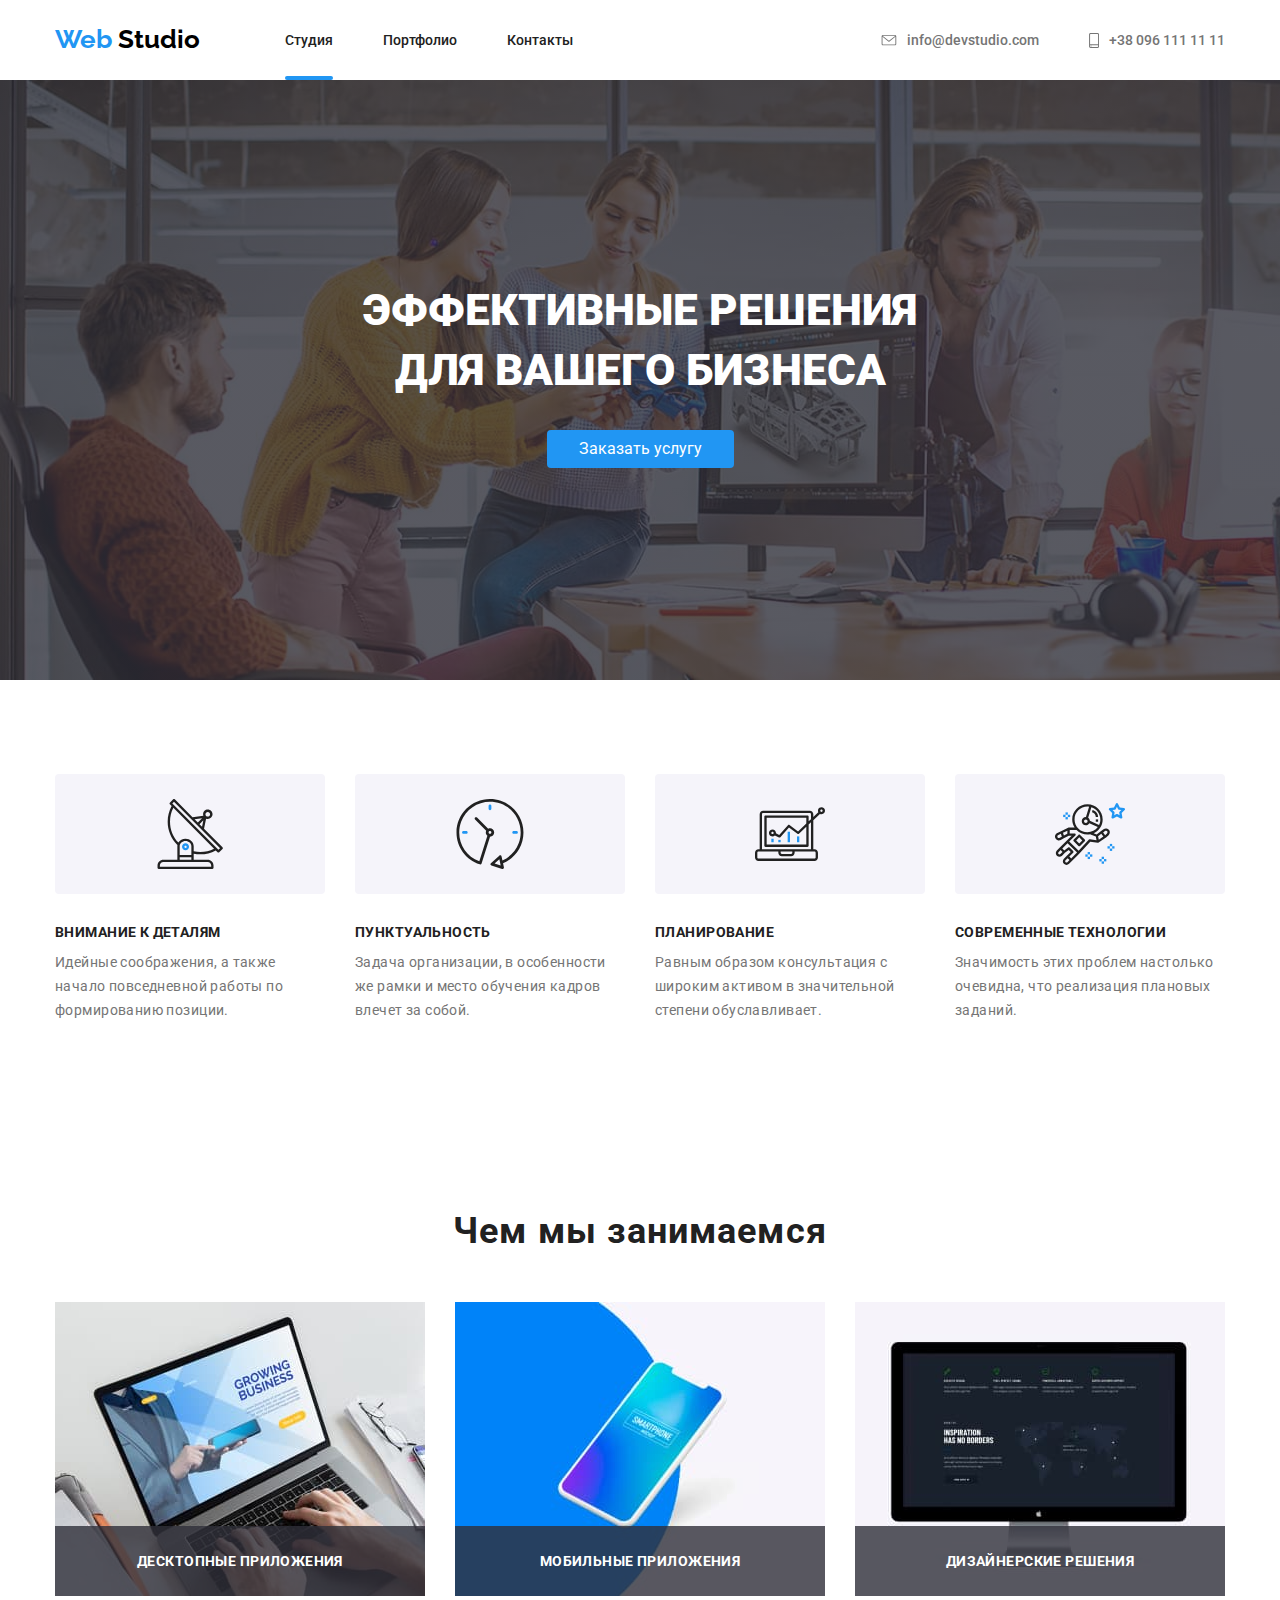
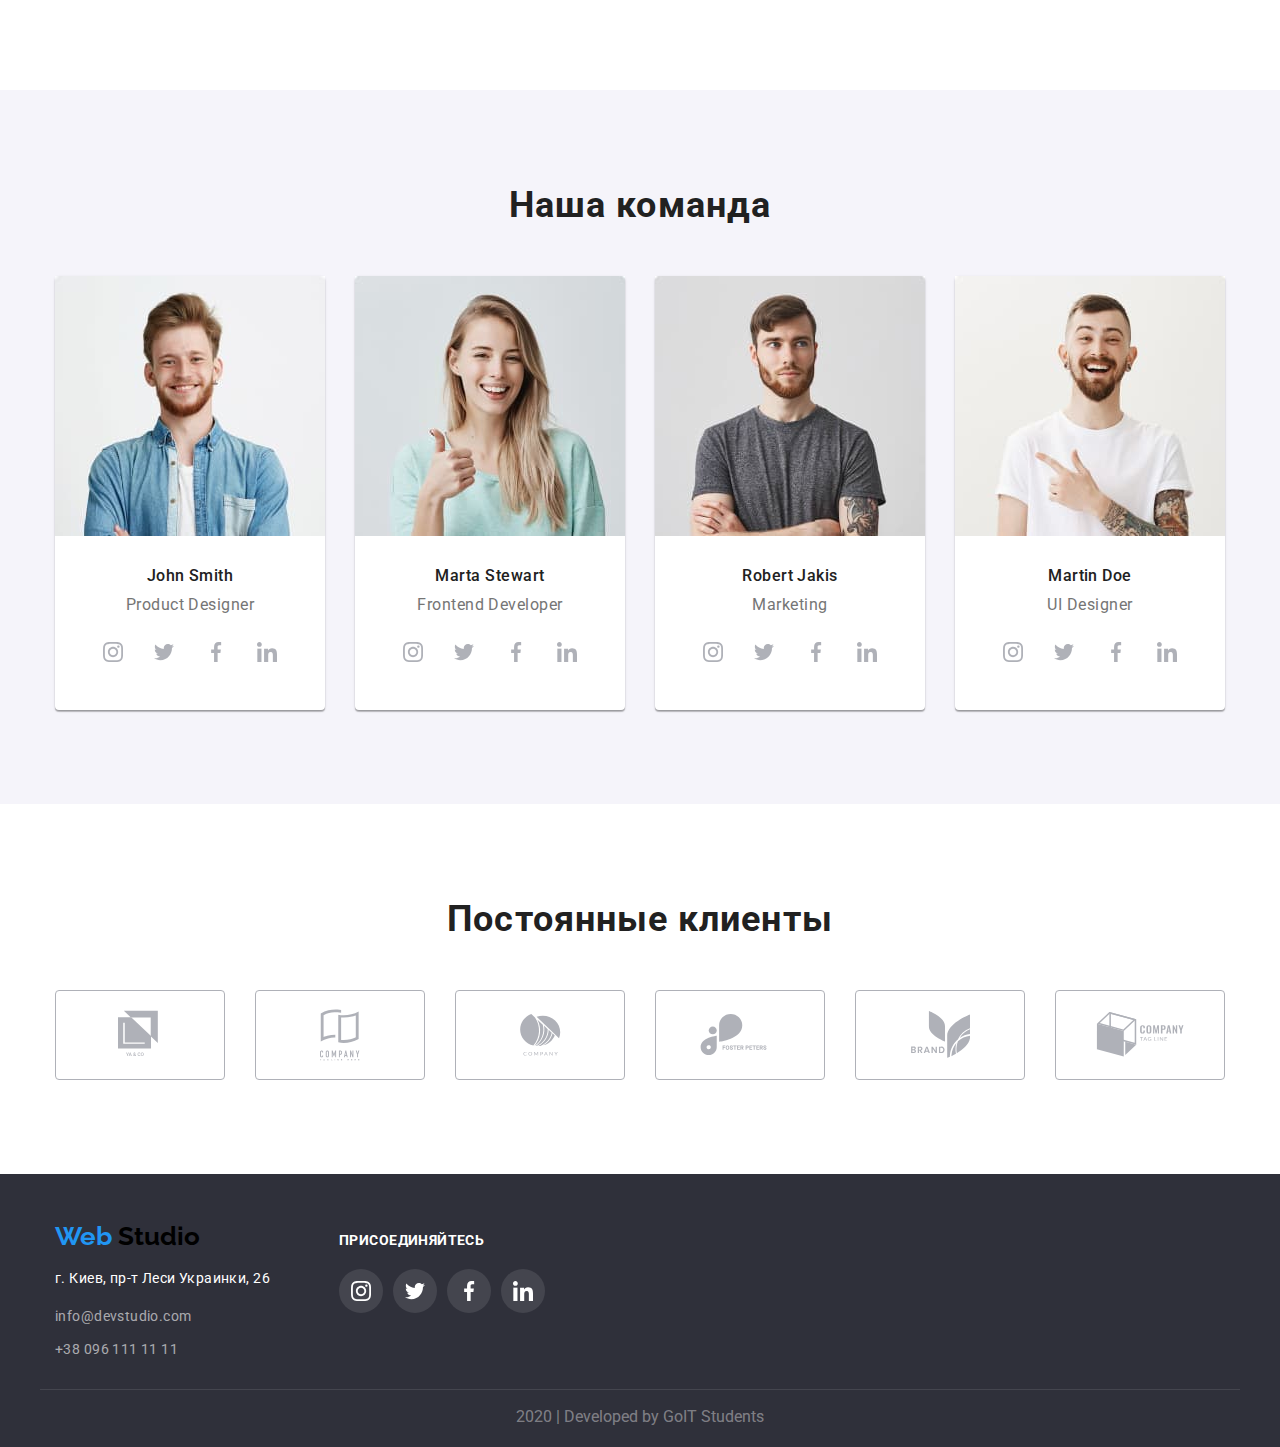
==== index.html @ 545a8d7b "add-project-files" ====
<!DOCTYPE html>
<html lang="en">
    <head>
        <meta charset="UTF-8" />
        <meta name="viewport" content="width=device-width, initial-scale=1.0" />
        <link href="https://fonts.googleapis.com/css2?family=Roboto:ital,wght@0,300;0,400;0,500;0,700;0,900;1,300;1,400;1,500;1,700;1,900&display=swap" rel="stylesheet" />
        <link href="https://fonts.googleapis.com/css2?family=Raleway:ital,wght@0,400;0,500;0,700;1,400;1,500;1,700&family=Roboto:ital,wght@0,300;0,400;0,500;0,700;0,900;1,300;1,400;1,500;1,700;1,900&display=swap" rel="stylesheet" />
        <link rel="stylesheet" href="./css/normalize.css" />
        <link rel="stylesheet" href="./css/styles.css" />

        <title>HomeWork 05</title>
    </head>

    <body>
        <!--Шапка страницы-->
        <header>
            <div class="container header-flex-container">
                <!--Навигация сайта-->
                <nav class="nav-flex-container nav-logo">
                    <a href="./index.html" class="logo">
                        <span class="logo-primary">Web</span>
                        <span>Studio</span>
                    </a>
                    <ul class="list header-link-list nav-link">
                        <li class="header-link-item">
                            <a class="current link-header-text" href="./index.html">
                                Студия
                            </a>
                        </li>
                        <li class="header-link-item">
                            <a class="link-header-text link-header-line" href="./portfolio.html">
                                Портфолио
                            </a>
                        </li>
                        <li class="header-link-item">
                            <a class="link-header-text link-header-line" href="">
                                Контакты
                            </a>
                        </li>
                    </ul>
                </nav>

                <!--Контактные данные-->

                <div class="header-contact">
                    <ul class="list header-contact-list">
                        <li class="header-link-item">
                            <a class="link-contact-text" href="mailto:info@devstudio.com">
                                <svg class="header-contact-icon" width="16px" height="11px">
                                    <use href="./sprite.svg#icon-envelope"></use>
                                </svg>
                                info@devstudio.com
                            </a>
                        </li>
                        <li class="header-link-item">
                            <a class="link-contact-text" href="tel:+380961111111">
                                <svg class="header-contact-icon" width="10px" height="15px">
                                    <use href="./sprite.svg#icon-smartphone"></use>
                                </svg>
                                +38 096 111 11 11
                            </a>
                        </li>
                    </ul>
                </div>
            </div>
        </header>

        <!--Главный блок страницы!-->

        <main>
            <div class="hero-container">
                <section class="hero-section">
                    <h1 class="hero-caption">
                        эффективные решения <br />
                        для вашего бизнеса
                    </h1>
                    <a href="" class="link-button">Заказать услугу</a>
                </section>
            </div>

            <!--Перечисление преимущетв-->
            <section class="container section-index-paddings">
                <!-- <h2 class="main-header2-style">Наши преимущества (скрытый заголовок)</h2> -->
                <!--Скрытый в будущем заголовок секции-->
                <ul class="list universal-list-item">
                    <li class="advantages-list-item">
                        <div class="advantages-img-container">
                            <svg width="70px" height="70px">
                                <use href="./sprite.svg#icon-antenna"></use>
                            </svg>
                        </div>
                        <h3>Внимание к деталям</h3>
                        <p>
                            Идейные соображения, а также начало повседневной работы по формированию позиции.
                        </p>
                    </li>
                    <li class="advantages-list-item">
                        <div class="advantages-img-container">
                            <svg width="70px" height="70px">
                                <use href="./sprite.svg#icon-clock-1"></use>
                            </svg>
                        </div>
                        <h3>Пунктуальность</h3>
                        <p>
                            Задача организации, в особенности же рамки и место обучения кадров влечет за собой.
                        </p>
                    </li>
                    <li class="advantages-list-item">
                        <div class="advantages-img-container">
                            <svg width="70px" height="70px">
                                <use href="./sprite.svg#icon-diagram-1"></use>
                            </svg>
                        </div>
                        <h3>Планирование</h3>
                        <p>
                            Равным образом консультация с широким активом в значительной степени обуславливает.
                        </p>
                    </li>
                    <li class="advantages-list-item">
                        <div class="advantages-img-container">
                            <svg width="70px" height="70px">
                                <use href="./sprite.svg#icon-astronaut-1"></use>
                            </svg>
                        </div>
                        <h3>Современные технологии</h3>
                        <p>
                            Значимость этих проблем настолько очевидна, что реализация плановых заданий.
                        </p>
                    </li>
                </ul>
            </section>

            <!--Виды выполяемых работ-->

            <section class="container section-index-paddings">
                <h2 class="main-header2-style">Чем мы занимаемся</h2>
                <ul class="list universal-list-item">
                    <li class="work-list-item">
                        <div class="work-card">
                            <img src="./images/img-desctop.jpg" alt="Ноутбук" />
                            <!-- <a href="" class="link-break-styles">Десктопные приложения</a> -->
                            <p>Десктопные приложения</p>
                        </div>
                    </li>
                    <li class="work-list-item">
                        <div class="work-card">
                            <img src="./images/img-mobile.jpg" alt="Смартфон" />
                            <!-- <a href="" class="link-break-styles">Мобильные приложения</a> -->
                            <p>Мобильные приложения</p>
                        </div>
                    </li>
                    <li class="work-list-item">
                        <div class="work-card">
                            <img src="./images/img-desine.jpg" alt="Экран дизайнера" />
                            <!-- <a href="" class="link-break-styles">Дизайнерские решения</a> -->
                            <p>Дизайнерские решения</p>
                        </div>
                    </li>
                </ul>
            </section>

            <!-- Секция Наша команда-->

            <section class="section-index-paddings team-section">
                <div class="container">
                    <h2 class="main-header2-style">Наша команда</h2>
                    <ul class="list universal-list-item">
                        <li class="team-list-item">
                            <img src="./images/john-smith.jpg" alt="John Smith" />
                            <div class="team-card">
                                <h3 class="team-header-text">John Smith</h3>
                                <p class="team-paragraph-text">Product Designer</p>
                                <ul class="list team-socnetwork-list">
                                    <li class="team-socials-item">
                                        <a class="team-socials-link" href="https://www.instagram.com">
                                            <svg class="socials-icon">
                                                <use href="./sprite.svg#icon-instagram-1"></use>
                                            </svg>
                                        </a>
                                    </li>
                                    <li class="team-socials-item">
                                        <a class="team-socials-link" href="https://twitter.com">
                                            <svg class="socials-icon">
                                                <use href="./sprite.svg#icon-twitter-1"></use>
                                            </svg>
                                        </a>
                                    </li>
                                    <li class="team-socials-item">
                                        <a class="team-socials-link" href="https://facebook.com/">
                                            <svg class="socials-icon">
                                                <use href="./sprite.svg#icon-facebook-1"></use>
                                            </svg>
                                        </a>
                                    </li>
                                    <li class="team-socials-item">
                                        <a class="team-socials-link" href="https://www.linkedin.com/">
                                            <svg class="socials-icon">
                                                <use href="./sprite.svg#icon-linkedin-1"></use>
                                            </svg>
                                        </a>
                                    </li>
                                </ul>
                            </div>
                        </li>
                        <li class="team-list-item">
                            <img src="./images/marta-stewart.jpg" alt="Marta Stewart" />
                            <div class="team-card">
                                <h3 class="team-header-text">Marta Stewart</h3>
                                <p class="team-paragraph-text">Frontend Developer</p>
                                <ul class="list team-socnetwork-list">
                                    <li class="team-socials-item">
                                        <a class="team-socials-link" href="https://www.instagram.com">
                                            <svg class="socials-icon">
                                                <use href="./sprite.svg#icon-instagram-1"></use>
                                            </svg>
                                        </a>
                                    </li>
                                    <li class="team-socials-item">
                                        <a class="team-socials-link" href="https://twitter.com">
                                            <svg class="socials-icon">
                                                <use href="./sprite.svg#icon-twitter-1"></use>
                                            </svg>
                                        </a>
                                    </li>
                                    <li class="team-socials-item">
                                        <a class="team-socials-link" href="https://facebook.com/">
                                            <svg class="socials-icon">
                                                <use href="./sprite.svg#icon-facebook-1"></use>
                                            </svg>
                                        </a>
                                    </li>
                                    <li class="team-socials-item">
                                        <a class="team-socials-link" href="https://www.linkedin.com/">
                                            <svg class="socials-icon">
                                                <use href="./sprite.svg#icon-linkedin-1"></use>
                                            </svg>
                                        </a>
                                    </li>
                                </ul>
                            </div>
                        </li>
                        <li class="team-list-item">
                            <img src="./images/robert-jakis.jpg" alt="Robert Jakis" />
                            <div class="team-card">
                                <h3 class="team-header-text">Robert Jakis</h3>
                                <p class="team-paragraph-text">Marketing</p>
                                <ul class="list team-socnetwork-list">
                                    <li class="team-socials-item">
                                        <a class="team-socials-link" href="https://www.instagram.com">
                                            <svg class="socials-icon">
                                                <use href="./sprite.svg#icon-instagram-1"></use>
                                            </svg>
                                        </a>
                                    </li>
                                    <li class="team-socials-item">
                                        <a class="team-socials-link" href="https://twitter.com">
                                            <svg class="socials-icon">
                                                <use href="./sprite.svg#icon-twitter-1"></use>
                                            </svg>
                                        </a>
                                    </li>
                                    <li class="team-socials-item">
                                        <a class="team-socials-link" href="https://facebook.com/">
                                            <svg class="socials-icon">
                                                <use href="./sprite.svg#icon-facebook-1"></use>
                                            </svg>
                                        </a>
                                    </li>
                                    <li class="team-socials-item">
                                        <a class="team-socials-link" href="https://www.linkedin.com/">
                                            <svg class="socials-icon">
                                                <use href="./sprite.svg#icon-linkedin-1"></use>
                                            </svg>
                                        </a>
                                    </li>
                                </ul>
                            </div>
                        </li>
                        <li class="team-list-item">
                            <img src="./images/martin-doe.jpg" alt="Martin Doe" />
                            <div class="team-card">
                                <h3 class="team-header-text">Martin Doe</h3>
                                <p class="team-paragraph-text">UI Designer</p>
                                <ul class="list team-socnetwork-list">
                                    <li class="team-socials-item">
                                        <a class="team-socials-link" href="https://www.instagram.com">
                                            <svg class="socials-icon">
                                                <use href="./sprite.svg#icon-instagram-1"></use>
                                            </svg>
                                        </a>
                                    </li>
                                    <li class="team-socials-item">
                                        <a class="team-socials-link" href="https://twitter.com">
                                            <svg class="socials-icon">
                                                <use href="./sprite.svg#icon-twitter-1"></use>
                                            </svg>
                                        </a>
                                    </li>
                                    <li class="team-socials-item">
                                        <a class="team-socials-link" href="https://facebook.com/">
                                            <svg class="socials-icon">
                                                <use href="./sprite.svg#icon-facebook-1"></use>
                                            </svg>
                                        </a>
                                    </li>
                                    <li class="team-socials-item">
                                        <a class="team-socials-link" href="https://www.linkedin.com/">
                                            <svg class="socials-icon">
                                                <use href="./sprite.svg#icon-linkedin-1"></use>
                                            </svg>
                                        </a>
                                    </li>
                                </ul>
                            </div>
                        </li>
                    </ul>
                </div>
            </section>

            <!--Секция постоянных клиентов-->

            <section class="container section-index-paddings">
                <h2 class="main-header2-style">Постоянные клиенты</h2>
                <ul class="list universal-list-item">
                    <li class="regular-customer-list-item">
                        <a class="regular-customer-link" href="">
                            <svg class="regular-customer-icon" width="44px" height="50px">
                                <use href="./sprite.svg#icon-logo-1"></use>
                            </svg>
                        </a>
                    </li>
                    <li class="regular-customer-list-item">
                        <a class="regular-customer-link" href="">
                            <svg class="regular-customer-icon" width="40px" height="52px">
                                <use href="./sprite.svg#icon-logo-2"></use>
                            </svg>
                        </a>
                    </li>
                    <li class="regular-customer-list-item">
                        <a class="regular-customer-link" href="">
                            <svg class="regular-customer-icon" width="41px" height="42px">
                                <use href="./sprite.svg#icon-logo-3"></use>
                            </svg>
                        </a>
                    </li>
                    <li class="regular-customer-list-item">
                        <a class="regular-customer-link" href="">
                            <svg class="regular-customer-icon" width="80px" height="42px">
                                <use href="./sprite.svg#icon-logo-4"></use>
                            </svg>
                        </a>
                    </li>
                    <li class="regular-customer-list-item">
                        <a class="regular-customer-link" href="">
                            <svg class="regular-customer-icon" width="59px" height="47px">
                                <use href="./sprite.svg#icon-logo-5"></use>
                            </svg>
                        </a>
                    </li>
                    <li class="regular-customer-list-item">
                        <a class="regular-customer-link" href="">
                            <svg class="regular-customer-icon" width="89px" height="45px">
                                <use href="./sprite.svg#icon-logo-6"></use>
                            </svg>
                        </a>
                    </li>
                </ul>
            </section>
        </main>

        <!--Подвал сайта-->

        <footer class="footer-site">
            <div class="container footer-flex-container">
                <div class="footer-address">
                    <a href="./index.html" class="logo">
                        <span class="logo-primary">Web</span>
                        <span>Studio</span>
                    </a>
                    <address class="footer-address-text footer-contacts-text">
                        <p class="footer-text-paragraph">г. Киев, пр-т Леси Украинки, 26</p>
                        <a class="footer-link-address" href="mailto:info@devstudio.com">info@devstudio.com</a>
                        <a class="footer-link-address" href="tel:+380961111111">+38 096 111 11 11</a>
                    </address>
                </div>

                <div class="footer-join-us">
                    <h3 class="footer-header-join-us">Присоединяйтесь</h3>
                    <ul class="list social-flex-container footer-join-us-list">
                        <li class="footer-join-us-item">
                            <a class="socials-link" href="https://www.instagram.com">
                                <svg class="socials-icon">
                                    <use href="./sprite.svg#icon-instagram-1"></use>
                                </svg>
                            </a>
                        </li>
                        <li class="footer-join-us-item">
                            <a class="socials-link" href="https://twitter.com">
                                <svg class="socials-icon">
                                    <use href="./sprite.svg#icon-twitter-1"></use>
                                </svg>
                            </a>
                        </li>
                        <li class="footer-join-us-item">
                            <a class="socials-link" href="https://facebook.com/">
                                <svg class="socials-icon">
                                    <use href="./sprite.svg#icon-facebook-1"></use>
                                </svg>
                            </a>
                        </li>
                        <li class="footer-join-us-item">
                            <a class="socials-link" href="https://www.linkedin.com/">
                                <svg class="socials-icon">
                                    <use href="./sprite.svg#icon-linkedin-1"></use>
                                </svg>
                            </a>
                        </li>
                    </ul>
                </div>
            </div>
            <div class="container copyright-box">
                <p class="footer-copyright">2020 | Developed by GoIT Students</p>
            </div>
        </footer>
    </body>
</html>
---- css/styles.css ----
html {
    box-sizing: border-box;
}

*,
*::before,
*::after {
    box-sizing: inherit;
}

:root {
    --main-accent-color: #2196f3; /*цвет для интерактивных элементов*/
    --alternative-text-color: #ffffff; /*второй главный цвет*/
    --header-text-color: #212121; /*переменная для цвета текста заголовков*/
    --main-paragraph-color: #757575; /*переменная для цвета текста в параграфах*/
    --main-text-color: #000000; /*Первый главный цвет*/
    --footer-bgr-color: #2f303a; /*цвет фона футера*/
    --portfolio-button-color: #f5f4fa; /*цвет кнопок на странице портфолио*/
    --portfolio-item-border: #eeeeee; /*цвет рамки карточек*/
    --team-section-bgr-color: #f5f4fa; /*цвет фона в секции наша команда*/
    --advantages-bgr-color: #f5f4fa; /*цвет фона картинок преимуществ*/
}

body {
    font-family: 'Roboto', sans-serif;
}

a {
    text-decoration: none;
}

/* li {
    list-style: none;
} */

img {
    display: block;
    max-width: 100%;
    /* height: auto; */
}

h1,
h2,
h3,
h4 {
    margin-top: 0px;
    margin-bottom: 0px;
}

.list {
    list-style: none;
    padding: 0px;
    margin: 0px;
    /* padding-left: 0px;
    margin-top: 0px;
    margin-bottom: 0px; */
}

/*
класс контейнер
*/
.container {
    margin-left: auto;
    margin-right: auto;
    width: 1200px;
    padding-left: 15px;
    padding-right: 15px;
    /* outline: 2px solid tomato; */
}

/*
                                КЛАССЫ ДЛЯ РАБОТЫ ХЕДЕРА
*/

.header-flex-container,
.header-link-list,
.header-contact-list,
.nav-flex-container,
.footer-flex-container,
.hero-section,
.universal-list-item,
.advantages,
.team-socnetwork-list {
    display: flex;
}

/*утилитарный стиль для списков*/

.universal-list-item {
    justify-content: space-between;
}

.index-main-section {
    flex-wrap: wrap;
}

.section-index-paddings {
    padding-top: 94px;
    padding-bottom: 94px;
    /* background-color: tomato; */
}

.header-flex-container {
    align-items: center;
}

.header-contact {
    margin-left: auto;
}

.header-link-item {
    /* line-height: 80px; */
    width: 100%;
    min-height: 80px;
}

.header-link-item:not(:last-child) {
    margin-right: 50px;
}

.header-contact-icon {
    margin-right: 10px;
    fill: #757575;
}

.nav-logo {
    align-items: center;
}

.nav-link {
    margin-left: 85px;
}

/*
                                КЛАССЫ ДЛЯ БЛОКА ГЕРОЙ
*/
.hero-container {
    margin-left: auto;
    margin-right: auto;
    max-width: 1600px;
    height: 600px;
    padding-left: 15px;
    padding-right: 15px;
    /* background-color: rosybrown; */
    background-image: linear-gradient(0deg, rgba(34, 193, 195, 1) 0%, rgba(47, 48, 58, 0.8) 0%), url('../images/header-img.jpg');
    background-repeat: no-repeat;
    background-size: cover;
}

.hero-section {
    padding-top: 200px;
    padding-bottom: 212px;
    flex-direction: column;
    align-items: center;
    justify-content: center;
}

.hero-caption {
    text-align: center;
    text-transform: uppercase;
    font-weight: 900;
    font-size: 44px;
    line-height: 60px;
    color: var(--alternative-text-color);
}

/* .hero-button {
    display: block;
    background-color: var(--main-accent-color);
    color: var(--alternative-text-color);
    margin-left: auto;
    margin-right: auto;
    padding-top: 10px;
    padding-bottom: 10px;
    padding-left: 32px;
    padding-right: 32px;
    border-radius: 4px;
    text-align: center;
} */

/*
                                КЛАССЫ ДЛЯ РАБОТЫ ФУТЕРА
*/
.footer-site {
    background-color: #2f303a;
}

.footer-flex-container {
    padding-top: 48px;
    align-items: baseline;
}
/* 
.footer-address {
    margin-top: 48px;
} */

/*
БЛОК ПРИСОЕДЕНЯЙТЕСЬ
*/
.footer-join-us {
    margin-left: 69px;
}

.footer-join-us-list {
    margin-top: 21px;
}

.footer-join-us-item {
    display: flex;
    /* height: 44px;
    width: 44px; */
    align-items: center;
    justify-content: center;
}

.footer-join-us-item:not(:last-child) {
    margin-right: 10px;
}

/* .footer-join-us-item:hover {
    background-color: #2196f3;
} */

.footer-header-join-us {
    font-size: 14px;
    line-height: 16px;
    letter-spacing: 0.03em;
    text-transform: uppercase;
    color: var(--alternative-text-color);
}

/*
БЛОК ДЛЯ КЛАССОВ С ЛОГО И АДРЕССОМ 
*/
.footer-text-paragraph {
    font-style: normal;
}

.footer-link-address {
    display: block;
    margin-top: 9px;
}

.footer-copyright {
    padding-top: 18px;
    padding-bottom: 21px;
    text-align: center;
    margin-top: 0px;
    margin-bottom: 0px;
    color: rgba(255, 255, 255, 0.4);
}

.copyright-box {
    border-top: 1px solid rgba(255, 255, 255, 0.1);
    margin-top: 28px;
}
/*
                                КЛАССЫ ДЛЯ РАБОТЫ СЕКЦИИ "НАШИ ПРЕИМУЩЕСТВА"
*/

/*
класс для элементов листа секции преимуществ
*/

.advantages-list-item {
    width: calc((100% - 90px) / 4);
}

.advantages-img-container {
    display: flex;
    align-items: center;
    justify-content: center;
    /* padding: 25px 100px; */
    padding-top: 25px;
    padding-bottom: 25px;
    background-color: var(--advantages-bgr-color);
    border-radius: 4px;
    margin-bottom: 30px;
}

/* .advantages-img-container:hover,
.advantages-img-container:focus {
    background-color: var(--main-accent-color);
} */

.advantages-list-item img {
    display: flex;
    align-items: center;
    margin-left: auto;
    margin-right: auto;
    /* margin-bottom: 55px; */
    /* background-color: var(--advantages-bgr-color); */
}

.advantages-list-item h3 {
    font-weight: bold;
    font-size: 14px;
    line-height: 16px;
    letter-spacing: 0.03em;
    text-transform: uppercase;
    color: var(--header-text-color);
    margin-bottom: 10px;
}

.advantages-list-item p {
    margin-top: 0px;
    margin-bottom: 0px;
    font-weight: normal;
    font-size: 14px;
    line-height: 24px;
    letter-spacing: 0.03em;
    color: var(--main-paragraph-color);
}

/* .advantages-list-item:not(:first-child) {
    margin-left: 30px;
} */

/*
класс для свойств параграфов на странице индекс в секции преимуществ
*/
.advantages-paragraph-text p {
    font-weight: normal;
    font-size: 14px;
    line-height: 24px;
    letter-spacing: 0.03em;
    color: var(--main-paragraph-color);
}

/*
                        КЛАССЫ ДЛЯ РАБОТЫ СЕКЦИИ "ЧЕМ МЫ ЗАНИМАЕМСЯ"
*/

.work-list-item {
    width: calc((100% - 60px) / 3);
}

.work-list-item p {
    margin: 0px;
    padding-top: 27px;
    padding-bottom: 27px;
    text-align: center;
    text-transform: uppercase;
    font-weight: bold;
    font-size: 14px;
    line-height: 16px;
    letter-spacing: 0.03em;
    color: #ffffff;
    background-color: rgba(47, 48, 58, 0.8);
}

.work-card {
    position: relative;
}

.work-card p {
    position: absolute;
    min-width: 100%;
    bottom: 0px;
    left: 0px;
}

/*
                        КЛАСС ДЛЯ ТЕКСТА НАЛОЖЕННОГО НА КАРТИНКУ (ПОКА ОТКЛЮЧЕН)
*/

/* .work-list a {
    display: flex;
    margin-left: auto;
    margin-right: auto;
    height: 70px;
    background-color: rgba(47, 48, 58, 0.8);
    color: white;
    align-items: center;
    justify-content: center;
} */

/*
                        КЛАССЫ ДЛЯ РАБОТЫ СЕКЦИИ "НАША КОМАНДА"
*/

/*
класс для свойств заголовков Н3 на странице индекс в секции команды
*/

.team-header-text {
    font-weight: 500;
    font-size: 16px;
    line-height: 19px;
    text-align: center;
    letter-spacing: 0.03em;
    color: var(--header-text-color);
    /* margin-top: 30px;*/
    margin-bottom: 10px;
}

/*
класс для свойств параграфов на странице индекс в секции команды
*/

.team-paragraph-text {
    font-weight: normal;
    font-size: 16px;
    line-height: 19px;
    text-align: center;
    letter-spacing: 0.03em;
    color: var(--main-paragraph-color);
    margin-top: 0px;
    margin-bottom: 16px;
}

.team-list-item {
    /* padding-bottom: 24px; */
    background-color: #ffffff;
    border-radius: 4px;
    box-shadow: 0px 2px 1px rgba(0, 0, 0, 0.2), 0px 1px 1px rgba(0, 0, 0, 0.14), 0px 1px 3px rgba(0, 0, 0, 0.12);
    /* outline: 2px solid tomato; */
}

.team-section {
    background-color: var(--team-section-bgr-color);
}

.team-socnetwork-list {
    justify-content: space-around;
}

.team-card {
    padding-top: 30px;
    padding-right: 32px;
    padding-bottom: 36px;
    padding-left: 32px;
}

.team-socials-item {
    display: flex;
    align-items: center;
    justify-content: center;
    width: auto;
    height: auto;
}

.team-socials-link {
    display: flex;
    height: 44px;
    width: 44px;
    border-radius: 50%;
    align-items: center;
    justify-content: center;
    color: #afb1b8;
    transition: background-color 250ms cubic-bezier(0.4, 0, 0.2, 1), fill 250ms cubic-bezier(0.4, 0, 0.2, 1);
    /* background-color: rgba(255, 255, 255, 0.1); */
}

.team-socials-link:hover,
.team-socials-link:focus {
    background-color: #2196f3;
}

.team-socials-link:hover .socials-icon,
.team-socials-link:focus .socials-icon {
    fill: #ffffff;
}

/*
                            КЛАССЫ ДЛЯ РАБОТЫ С СЕКЦИЕЙ ПОСТОЯННЫХ КЛИЕНТОВ
*/
.regular-customer-list-item {
    display: flex;
    align-items: center;
    justify-content: center;
    width: auto;
    height: auto;
}

.regular-customer-link {
    display: flex;
    width: 170px;
    height: 90px;
    align-items: center;
    justify-content: center;
    border: 1px solid #afb1b8;
    border-radius: 4px;
    transition: border-color 250ms cubic-bezier(0.4, 0, 0.2, 1);
}

.regular-customer-icon {
    fill: #afb1b8;
    transition: fill 250ms cubic-bezier(0.4, 0, 0.2, 1);
}

/* .regular-customer-icon:hover {
    fill: #2196f3;
} */

.regular-customer-link:hover,
.regular-customer-link:focus {
    border-color: #2196f3;
}

.regular-customer-link:hover .regular-customer-icon,
.regular-customer-link:focus .regular-customer-icon {
    fill: #2196f3;
}
/*
                            Классы для страницы портфолио
*/
.nav-project-styles {
    font-style: normal;
    font-weight: bold;
    font-size: 18px;
    line-height: 54px;
    letter-spacing: 0.06em;
    background-color: var(--portfolio-button-color);
    color: var(--header-text-color);
    padding-top: 6px;
    padding-bottom: 6px;
    padding-left: 22px;
    padding-right: 22px;
    border-radius: 4px;
    transition: background-color 250ms cubic-bezier(0.4, 0, 0.2, 1), color 250ms cubic-bezier(0.4, 0, 0.2, 1);
}

.nav-project-styles:hover,
.nav-project-styles:focus {
    color: var(--alternative-text-color);
    background-color: var(--main-accent-color);
    box-shadow: 0px 2px 2px rgba(0, 0, 0, 0.12), 0px 1px 2px rgba(0, 0, 0, 0.08), 0px 3px 1px rgba(0, 0, 0, 0.1);
}

.nav-porfolio-project {
    margin-top: 174px;
    /* align-items: center; */
    justify-content: center;
}

.nav-porfolio-project-item:not(:last-child) {
    margin-right: 8px;
}

.portfolio-projects {
    width: calc((100% - 60px) / 3);
    margin-right: 30px;
    margin-bottom: 30px;
}

.card {
    border-top-left-radius: 5px;
    border-top-right-radius: 5px;
    border-bottom-right-radius: 5px;
    border-bottom-left-radius: 5px;
    transition: box-shadow 250ms cubic-bezier(0.4, 0, 0.2, 1);
}

.card:hover,
.card:focus {
    box-shadow: 1px 4px 6px rgba(0, 0, 0, 0.16), 0px 4px 4px rgba(0, 0, 0, 0.06), 0px 1px 1px rgba(0, 0, 0, 0.12);
}

.card-content {
    background: #ffffff;
    box-sizing: border-box;
    padding: 20px 24px;
    border-right: 1px solid #eeeeee;
    border-bottom: 1px solid #eeeeee;
    border-left: 1px solid #eeeeee;
    border-bottom-right-radius: 5px;
    border-bottom-left-radius: 5px;
}

/*ВЫЕЗЖАЮЩИЙ СИНИЙ ОВЕРЛЕЙ С ТЕКСТОМ*/

/*контейнер для оверлея (картинка и текст оверлея)*/
.portfolio-overlay-container {
    position: relative;
    overflow: hidden;
}

/*непосредственный див для оверлея*/
.card-overlay {
    position: absolute;
    top: 0;
    left: 0;
    width: 100%;
    height: 100%;

    background-color: rgba(33, 150, 243, 0.9);
    opacity: 0;
    transform: translateY(100%);
    transition: transform 250ms cubic-bezier(0.4, 0, 0.2, 1), opacity 250ms cubic-bezier(0.4, 0, 0.2, 1);
}

/*эффект ховера и фокуса на карточку, чтобы плавно появлялся оверлей с текстом*/
.card:hover .card-overlay {
    opacity: 1;
    transform: translateY(0);
}

/*непосредственный текст оверлея*/
.overlay-text {
    display: block;
    margin: 0px;
    width: 100%;
    height: 100%;
    text-align: left;
    font-style: normal;
    font-weight: normal;
    font-size: 18px;
    line-height: 28px;
    letter-spacing: 0.03em;
    color: #ffffff;
    padding: 63px 24px;
    background-color: brown;
}

.main-portfolio {
    margin-top: 50px;
    margin-bottom: 94px;
    display: flex;
    flex-wrap: wrap;
}

.portfolio-projects:nth-child(3n) {
    margin-right: 0px;
}

.portfolio-projects:nth-last-child(-n + 3) {
    margin-bottom: 0px;
}

.logo {
    font-family: 'Raleway', sans-serif;
    font-size: 26px;
    font-weight: bold;
    color: var(--main-text-color);
}

.logo-primary {
    color: var(--main-accent-color);
}

.link-header-text {
    position: relative;
    display: flex;
    font-size: 14px;
    font-weight: 500;
    color: var(--header-text-color);
    line-height: 80px;

    transition: color 250ms cubic-bezier(0.4, 0, 0.2, 1);
}

.link-header-text:hover,
.link-header-text:focus {
    color: var(--main-accent-color);
}

/*Синяя полоска внизу ссылок*/
.current::after,
.link-header-line::after {
    content: '';
    position: absolute;
    bottom: 0;
    left: 0;

    display: block;
    height: 4px;
    width: 100%;

    background-color: var(--main-accent-color);
    border-radius: 2px;

    transition: transform 250ms cubic-bezier(0.4, 0, 0.2, 1), opacity 250ms cubic-bezier(0.4, 0, 0.2, 1);
}

.link-header-line::after {
    opacity: 0;
    transform: scaleX(0);
}

.link-header-line:hover::after {
    opacity: 1;
    transform: scaleX(1);
}

.link-contact-text {
    display: flex;
    align-items: center;
    font-size: 14px;
    font-weight: 500;
    color: var(--main-paragraph-color);
    line-height: 80px;
    transition: color 250ms cubic-bezier(0.4, 0, 0.2, 1);
}

.link-contact-text svg {
    transition: fill 250ms cubic-bezier(0.4, 0, 0.2, 1);
}

.link-contact-text:hover,
.link-contact-text:focus {
    color: var(--main-accent-color);
}

.link-contact-text:hover svg,
.link-contact-text:focus svg {
    fill: var(--main-accent-color);
}

/* .link-contact-text::before {
    align-items: center;
    content: '';
    width: 16px;
    height: 12px;
    margin-right: 10px;
    background-repeat: no-repeat;
    background-position: center;
    background-image: url('../images/envelope-unhover.svg');
}     */

/* .contact-mail {
} */
/* .header-link-item::before {
    content: '';
    width: 16px;
    height: 11px;
    margin-right: 10px;
    background-color: red;
    background-size: contain; */
/* background-image: url('../images/envelope-unhover.svg'); }*/

.link-break-styles {
    display: block;
    color: var(--main-text-color);
    /* outline: 2px solid tomato; */
}

.link-button {
    background-color: var(--main-accent-color);
    color: var(--alternative-text-color);
    padding-top: 10px;
    padding-bottom: 10px;
    padding-left: 32px;
    padding-right: 32px;
    border-radius: 4px;
    margin-top: 30px;
}

.text-header2-style {
    font-style: normal;
    font-weight: bold;
    font-size: 18px;
    line-height: 36px;
    letter-spacing: 0.06em;
    color: var(--header-text-color);
}

.text-paragraph-style {
    font-style: normal;
    font-weight: normal;
    font-size: 16px;
    line-height: 30px;
    letter-spacing: 0.03em;
    margin-bottom: 0px;
    margin-top: 0px;
    color: var(--main-paragraph-color);
}

.footer-address-text p {
    -style: normal;
    font-weight: normal;
    font-size: 14px;
    line-height: 24px;
    letter-spacing: 0.03em;
    color: var(--alternative-text-color);
}

.footer-contacts-text a {
    font-style: normal;
    font-weight: normal;
    font-size: 14px;
    line-height: 24px;
    letter-spacing: 0.03em;
    color: rgba(255, 255, 255, 0.6);
}

.ul-break-style {
    margin: 0px;
}

/*
класс для свойств заголовков Н2 на странице индекс
*/

.main-header2-style {
    font-weight: bold;
    font-size: 36px;
    line-height: 42px;
    text-align: center;
    letter-spacing: 0.03em;
    color: var(--header-text-color);
    margin-top: 0px;
    margin-bottom: 50px;
}

/*Классы для описания свойств иконок соцсетей*/
.social-flex-container {
    display: flex;
}

.social-flex-container li {
    align-items: center;
}

/* .socials-icon:hover {
    fill: green;
    background-color: #2196f3;
} */

.socials-link {
    display: flex;
    height: 44px;
    width: 44px;
    border-radius: 50%;
    /* background-color: currentColor; */
    /* flex-grow: 2; */
    align-items: center;
    justify-content: center;
    color: #ffffff;
    background-color: rgba(255, 255, 255, 0.1);
    transition: background-color 250ms cubic-bezier(0.4, 0, 0.2, 1);
}

.socials-link:hover,
.socials-link:focus {
    background-color: #2196f3;
}

.socials-icon {
    width: 20px;
    height: 20px;
    fill: currentColor;
}
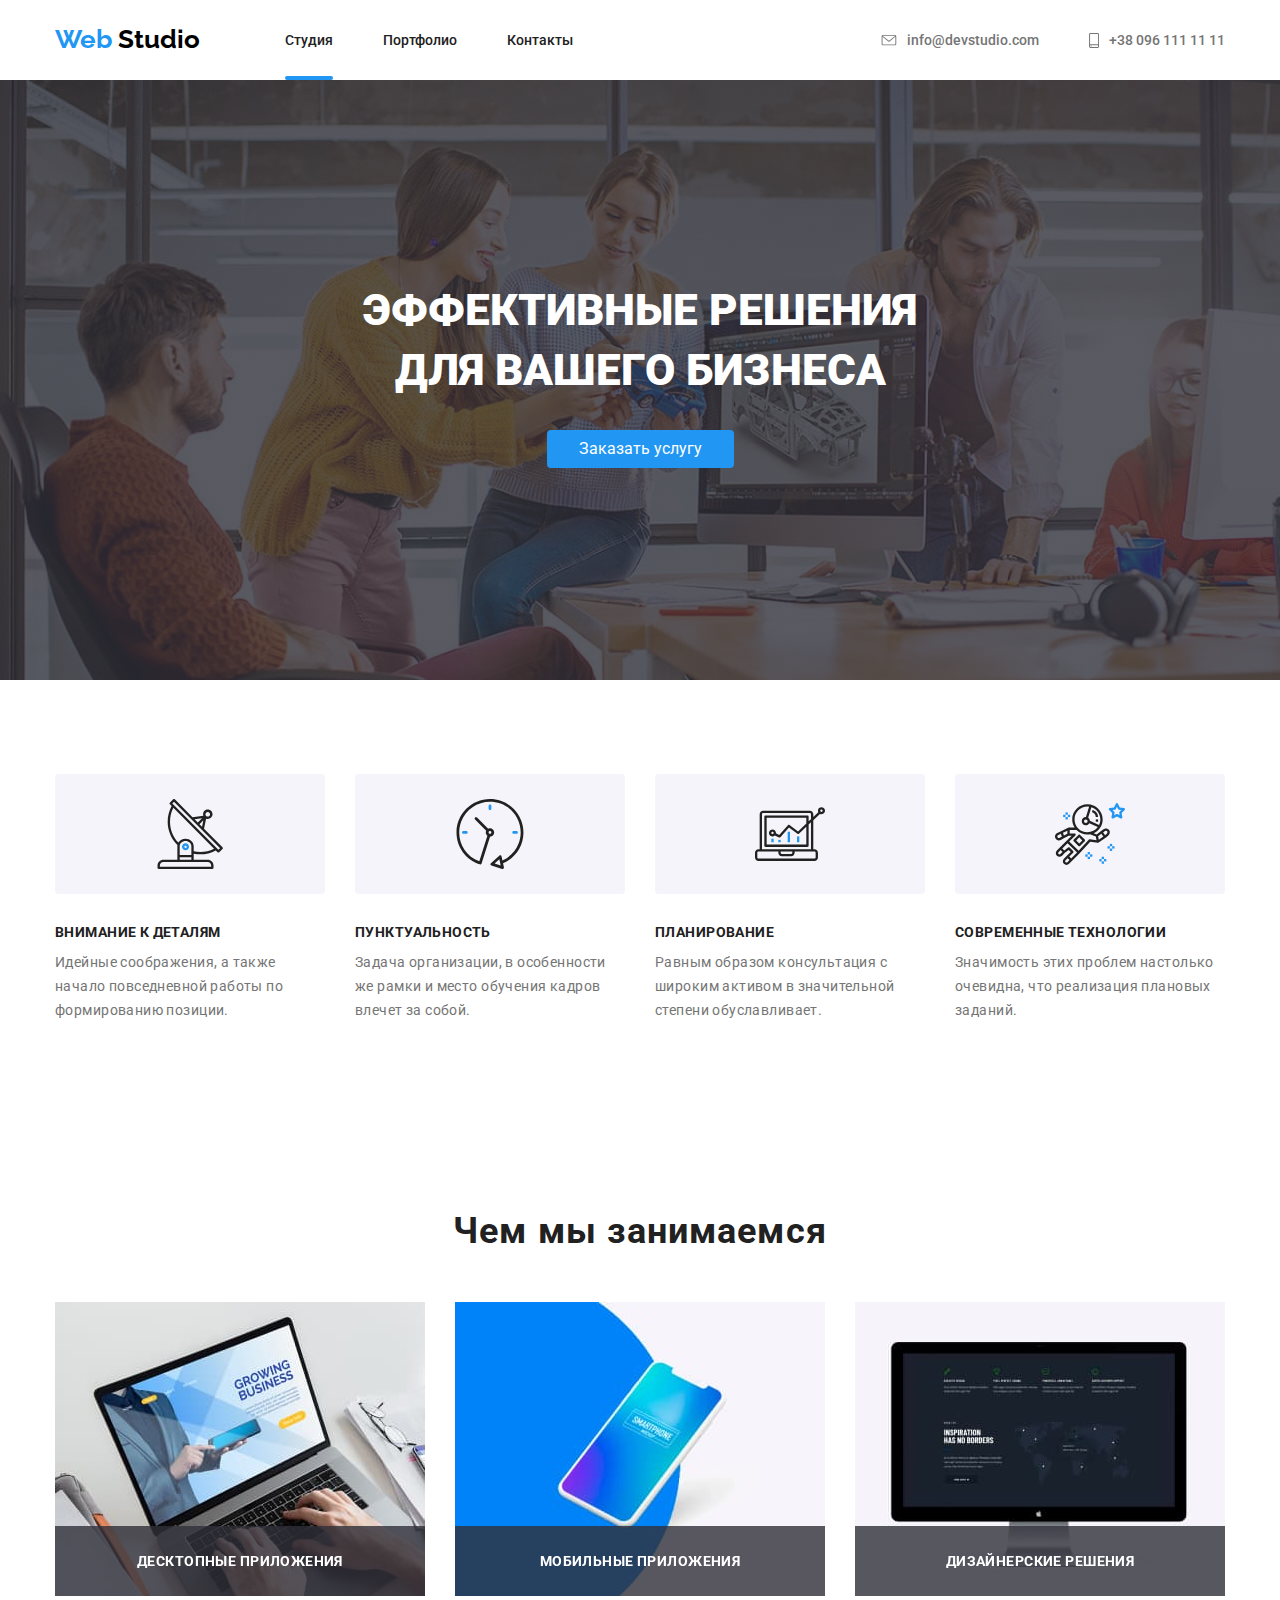
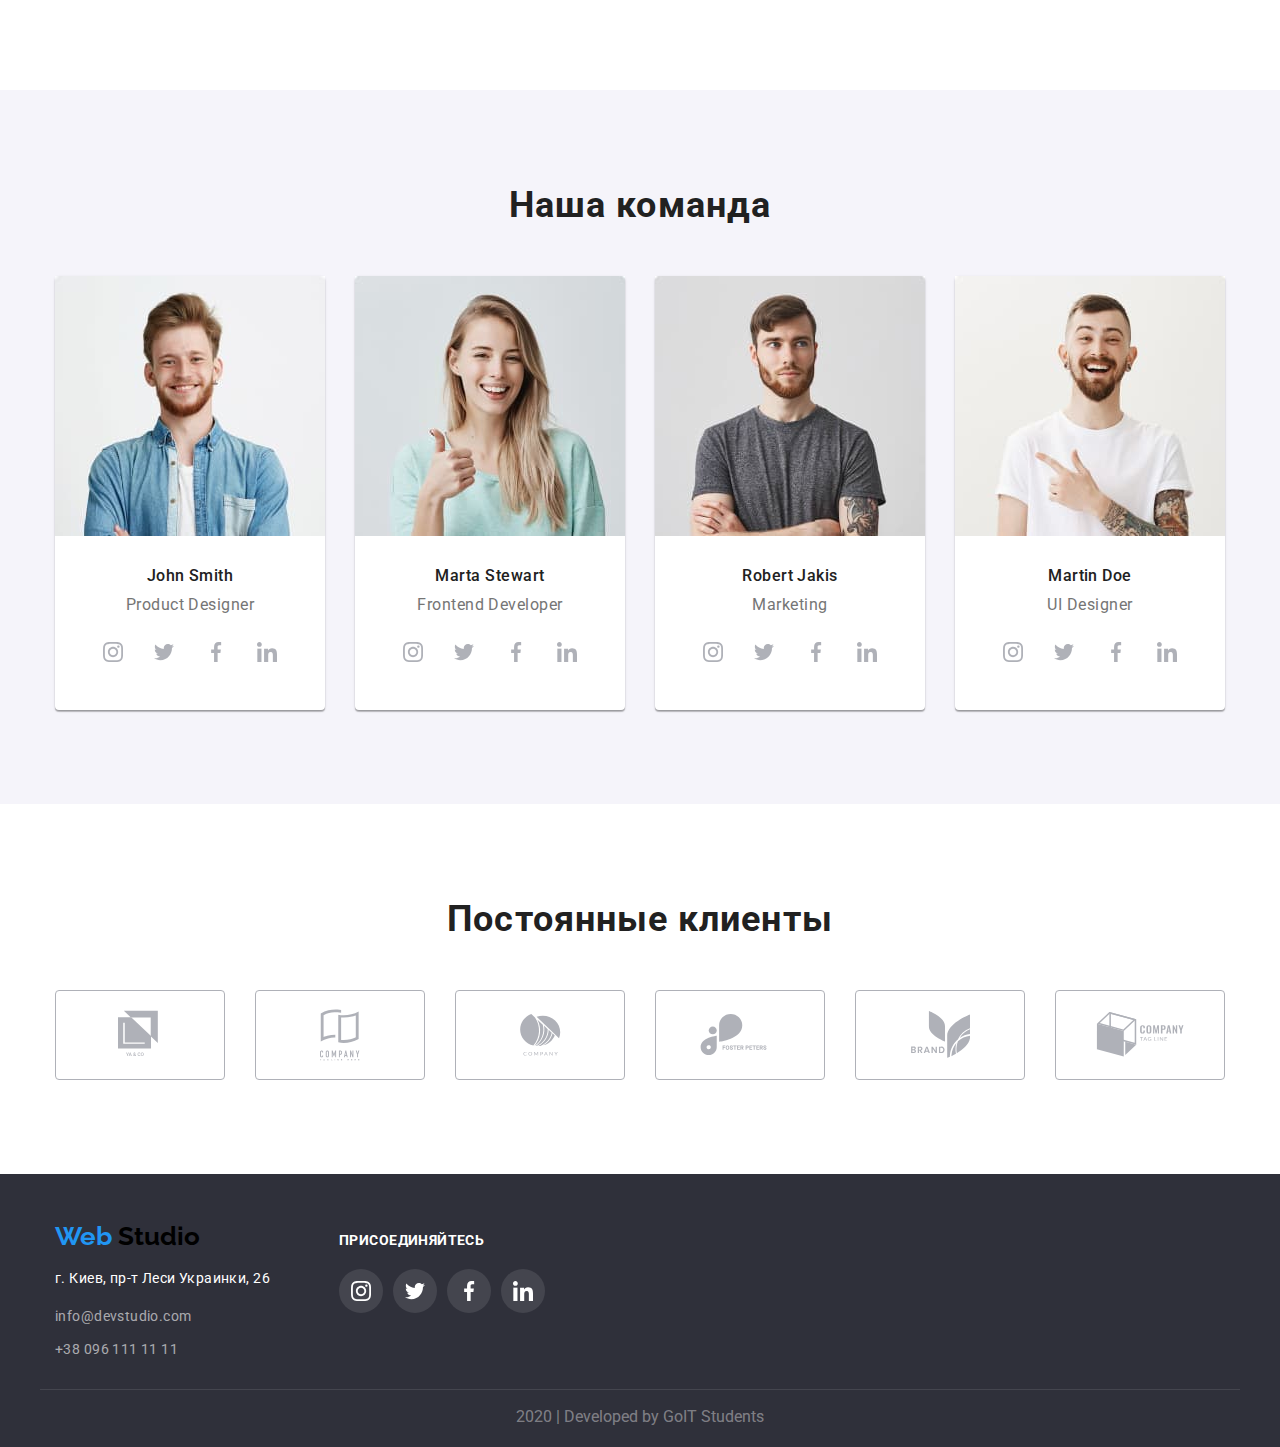
==== commit 25bb78d2: "modal window" ====
--- a/index.html
+++ b/index.html
@@ -74,8 +74,31 @@
                         эффективные решения <br />
                         для вашего бизнеса
                     </h1>
-                    <a href="" class="link-button">Заказать услугу</a>
+                    <!-- <a href="" class="link-button">Заказать услугу</a> -->
+                    <button class="link-button" data-open-modal>Заказать услугу</button>
                 </section>
+            </div>
+
+            <!-- Модальное окно "Сделать заказ" -->
+
+            <div class="backdrop is-hidden" data-backdrop>
+                <div class="modal">
+                    <h2>Оставьте свои данные, мы вам перезвоним</h2>
+                    <form class="modal-form">
+                        <label for="name">Имя</label>
+                        <input type="text" name="name" id="name" />
+
+                        <label for="tel">Телефон</label>
+                        <input type="tel" name="tel" id="tel" />
+
+                        <label for="email">Почта</label>
+                        <input type="email" name="email" id="email" />
+
+                        <textarea name="comment" id="comment"></textarea>
+
+                        <button class="link-button" type="submit" data-close-modal>Отправить</button>
+                    </form>
+                </div>
             </div>
 
             <!--Перечисление преимущетв-->
@@ -422,5 +445,26 @@
                 <p class="footer-copyright">2020 | Developed by GoIT Students</p>
             </div>
         </footer>
+
+        <script>
+            const refs = {
+                openModalBtn: document.querySelector('[data-open-modal]'),
+                closeModalBtn: document.querySelector('[data-close-modal]'),
+                backdrop: document.querySelector('[data-backdrop]'),
+            };
+
+            refs.openModalBtn.addEventListener('click', toggleModal);
+            refs.closeModalBtn.addEventListener('click', toggleModal);
+
+            refs.backdrop.addEventListener('click', logBackdropClick);
+
+            function toggleModal() {
+                refs.backdrop.classList.toggle('is-hidden');
+            }
+
+            function logBackdropClick() {
+                console.log('Это клик в бекдроп');
+            }
+        </script>
     </body>
 </html>
--- a/css/styles.css
+++ b/css/styles.css
@@ -742,6 +742,7 @@
     padding-bottom: 10px;
     padding-left: 32px;
     padding-right: 32px;
+    border: none;
     border-radius: 4px;
     margin-top: 30px;
 }
@@ -841,3 +842,67 @@
     height: 20px;
     fill: currentColor;
 }
+
+/*Классы для модального окна*/
+
+.backdrop {
+    position: fixed;
+    top: 0;
+    left: 0;
+
+    min-width: 100%;
+    min-height: 100%;
+
+    background-color: rgba(0, 0, 0, 0.2);
+}
+
+.backdrop.is-hidden {
+    opacity: 0;
+    pointer-events: none;
+}
+
+.modal {
+    position: absolute;
+    top: 50%;
+    left: 50%;
+
+    min-width: 530px;
+    min-height: 580px;
+    padding: 40px;
+
+    background-color: #ffffff;
+
+    transform: translate(-50%, -50%);
+}
+
+.modal h2 {
+    font-family: inherit;
+    font-weight: bold;
+    font-size: 20px;
+    line-height: 23px;
+    text-align: center;
+    letter-spacing: 0.03em;
+    color: #212121;
+
+    margin-bottom: 12px;
+}
+
+.modal-form {
+    display: flex;
+    flex-direction: column;
+}
+
+.modal-form input {
+    padding-top: 12px;
+    padding-bottom: 12px;
+    border: 1px solid rgba(33, 33, 33, 0.2);
+    box-sizing: border-box;
+    border-radius: 4px;
+}
+
+.modal-form .link-button {
+    margin-left: auto;
+    margin-right: auto;
+    padding-left: 55px;
+    padding-right: 55px;
+}
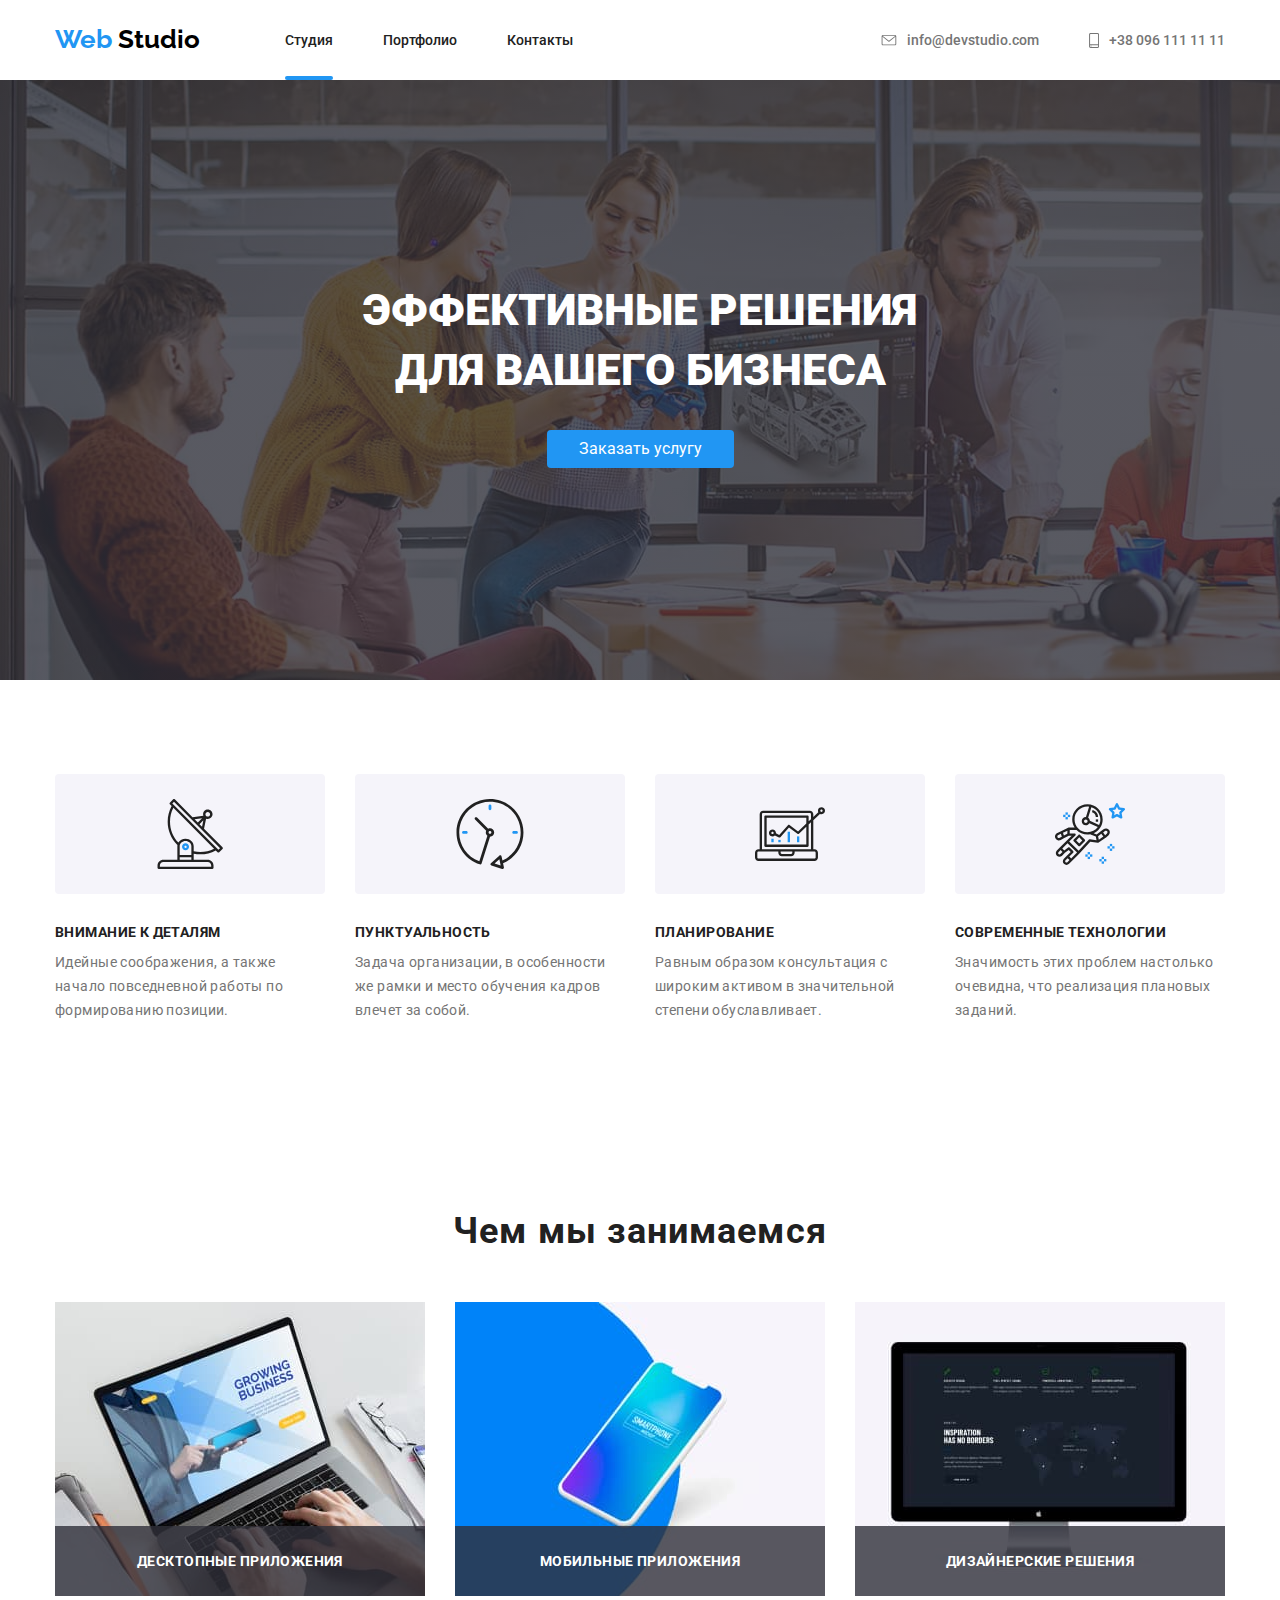
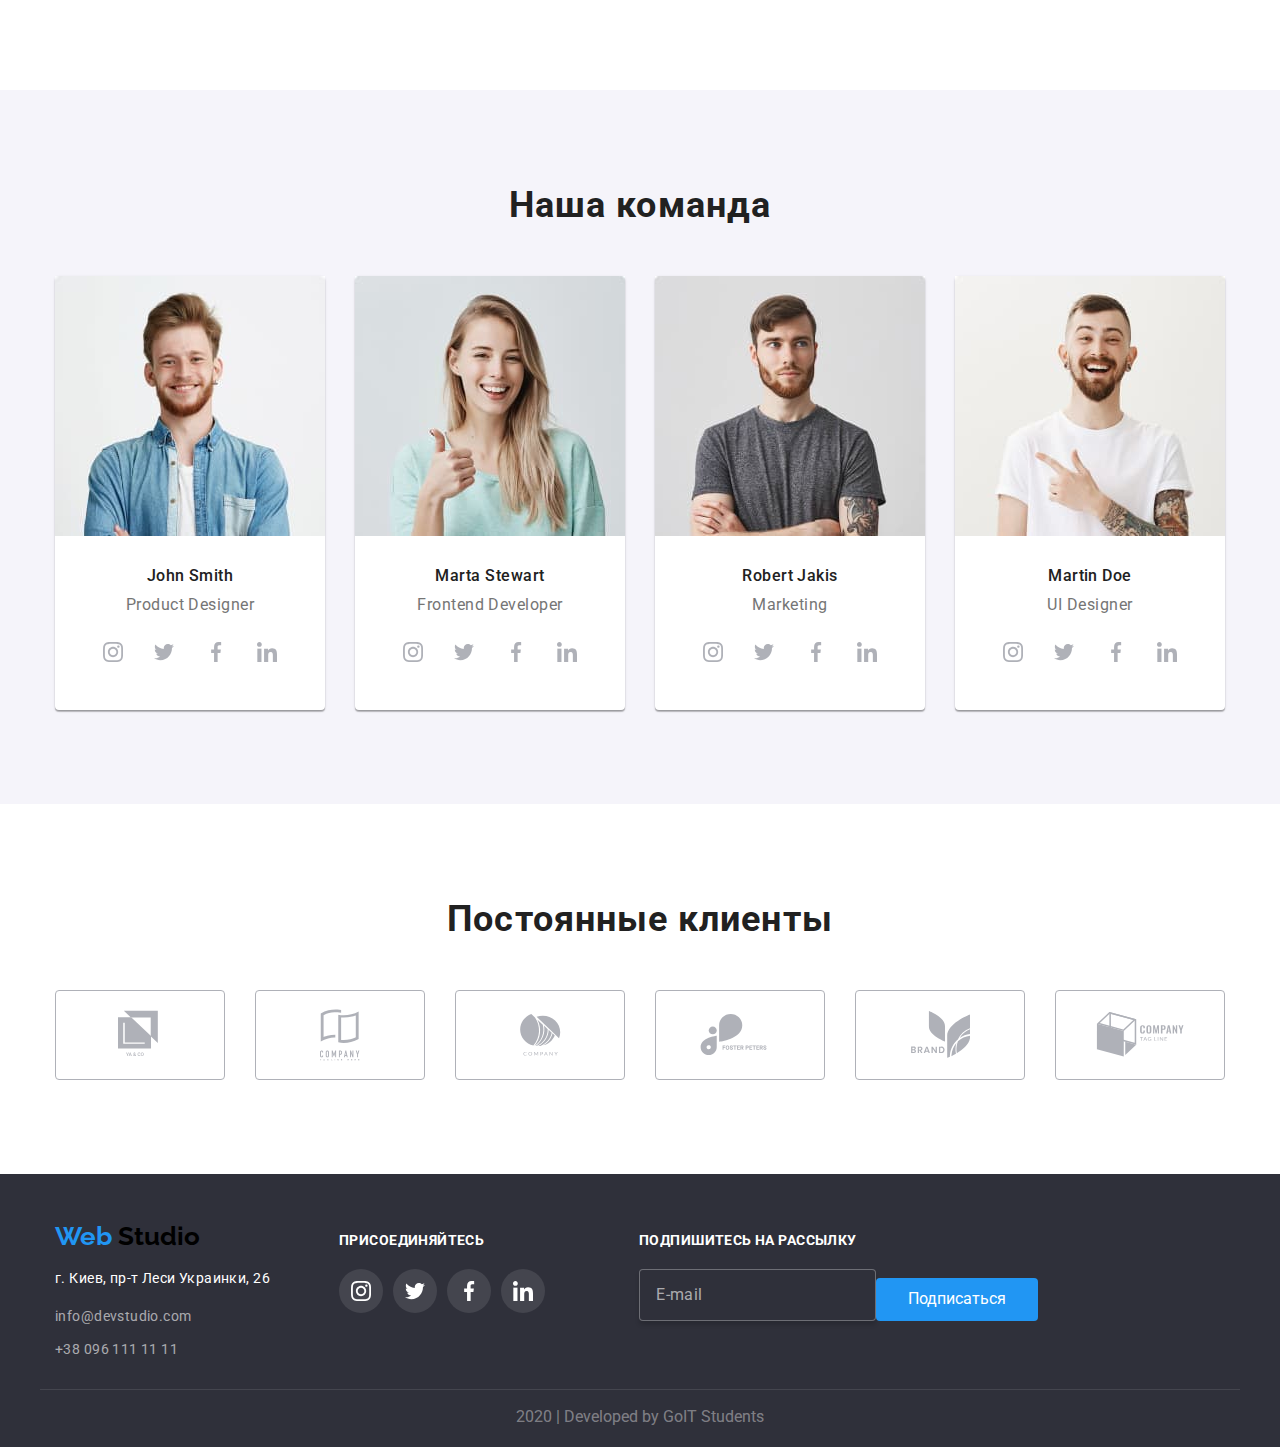
==== commit bd085723: "half-done" ====
--- a/index.html
+++ b/index.html
@@ -85,20 +85,48 @@
                 <div class="modal">
                     <h2>Оставьте свои данные, мы вам перезвоним</h2>
                     <form class="modal-form">
-                        <label for="name">Имя</label>
-                        <input type="text" name="name" id="name" />
-
-                        <label for="tel">Телефон</label>
-                        <input type="tel" name="tel" id="tel" />
-
-                        <label for="email">Почта</label>
-                        <input type="email" name="email" id="email" />
-
-                        <textarea name="comment" id="comment"></textarea>
+                        <div class="modal-wrapper">
+                            <svg class="modal-svg" width="12px" height="12px">
+                                <use href="./sprite.svg#icon-persone"></use>
+                            </svg>
+                            <label class="modal-label" for="name">Имя</label>
+                            <input class="modal-input" type="text" name="name" id="name" />
+                        </div>
+
+                        <div class="modal-wrapper">
+                            <svg class="modal-svg" width="12px" height="12px">
+                                <use href="./sprite.svg#icon-telephone"></use>
+                            </svg>
+                            <label class="modal-label" for="tel">Телефон</label>
+                            <input class="modal-input" type="tel" name="tel" id="tel" />
+                        </div>
+
+                        <div class="modal-wrapper">
+                            <svg class="modal-svg" width="12px" height="12px">
+                                <use href="./sprite.svg#icon-email"></use>
+                            </svg>
+                            <label class="modal-label" for="email">Почта</label>
+                            <input class="modal-input" type="email" name="email" id="email" />
+                        </div>
+
+                        <textarea class="modal-textarea-comment" name="comment" rows="5"></textarea>
+
+                        <div class="modal-condition-wrapper">
+                            <input id="condition" name="condition" type="checkbox" value="condition" />
+                            <label for="condition">
+                                Соглашаюсь с рассылкой и принимаю
+                                <span>
+                                    <a href="" class="condition-link">Условия договора </a>
+                                </span>
+                            </label>
+                        </div>
 
                         <button class="link-button" type="submit" data-close-modal>Отправить</button>
                     </form>
                 </div>
+                <!-- <svg class="modal-svg-closewindow" width="11px" height="11px">
+                    <use href="./sprite.svg#icon-closewindow"></use>
+                </svg> -->
             </div>
 
             <!--Перечисление преимущетв-->
@@ -440,6 +468,16 @@
                         </li>
                     </ul>
                 </div>
+
+                <div class="footer-subscribe">
+                    <h3 class="footer-header-subscribe">Подпишитесь на рассылку</h3>
+                    <div class="subscribe-wrapper">
+                        <form class="footer-subscribe-form">
+                            <input class="footer-subscribe-input" type="email" name="email" value="E-mail" />
+                        </form>
+                        <button class="link-button" type="submit">Подписаться</button>
+                    </div>
+                </div>
             </div>
             <div class="container copyright-box">
                 <p class="footer-copyright">2020 | Developed by GoIT Students</p>
--- a/css/styles.css
+++ b/css/styles.css
@@ -221,12 +221,44 @@
     background-color: #2196f3;
 } */
 
-.footer-header-join-us {
+.footer-header-join-us,
+.footer-header-subscribe {
     font-size: 14px;
     line-height: 16px;
     letter-spacing: 0.03em;
     text-transform: uppercase;
     color: var(--alternative-text-color);
+}
+
+/*БЛОК ПОДПИШИТЕСЬ НА РАССЫЛКУ*/
+
+.footer-subscribe {
+    margin-left: 94px;
+}
+
+.footer-subscribe-form {
+    margin-top: 21px;
+}
+
+.footer-subscribe-input {
+    padding: 15px 16px;
+
+    background-color: #2f303a;
+    font-style: normal;
+    font-weight: normal;
+    font-size: 16px;
+    line-height: 20px;
+    letter-spacing: 0.03em;
+    color: rgba(255, 255, 255, 0.6);
+
+    border: 1px solid rgba(255, 255, 255, 0.3);
+    box-sizing: border-box;
+    box-shadow: 0px 4px 4px rgba(0, 0, 0, 0.15);
+    border-radius: 4px;
+}
+
+.subscribe-wrapper {
+    display: flex;
 }
 
 /*
@@ -351,6 +383,7 @@
 
 .work-card {
     position: relative;
+    z-index: -1;
 }
 
 .work-card p {
@@ -742,9 +775,16 @@
     padding-bottom: 10px;
     padding-left: 32px;
     padding-right: 32px;
+
+    /* min-width: 200px;
+    min-height: 50px; */
     border: none;
     border-radius: 4px;
     margin-top: 30px;
+}
+
+.link-button:focus {
+    outline: none;
 }
 
 .text-header2-style {
@@ -865,14 +905,15 @@
     position: absolute;
     top: 50%;
     left: 50%;
-
-    min-width: 530px;
-    min-height: 580px;
+    transform: translate(-50%, -50%);
+    z-index: 1;
+
+    max-width: 530px;
+    max-height: 580px;
     padding: 40px;
+    /* overflow-y: auto; */
 
     background-color: #ffffff;
-
-    transform: translate(-50%, -50%);
 }
 
 .modal h2 {
@@ -890,6 +931,7 @@
 .modal-form {
     display: flex;
     flex-direction: column;
+    justify-content: center;
 }
 
 .modal-form input {
@@ -903,6 +945,106 @@
 .modal-form .link-button {
     margin-left: auto;
     margin-right: auto;
+    margin-top: 0;
     padding-left: 55px;
     padding-right: 55px;
-}
+    box-shadow: 0px 4px 4px rgba(0, 0, 0, 0.15);
+}
+
+.modal-form .link-button:focus {
+    outline: none;
+    background-color: #188ce8;
+}
+
+.modal-wrapper {
+    position: relative;
+    margin-bottom: 28px;
+}
+
+.modal-svg {
+    position: absolute;
+    top: 14px;
+    left: 19px;
+    margin-right: 8px;
+}
+
+.modal-svg-closewindow {
+    position: absolute;
+    top: 17px;
+    right: 17px;
+    border: 1px solid rgba(0, 0, 0, 0.1);
+    border-radius: 50%;
+    box-sizing: border-box;
+}
+
+.modal-condition-wrapper {
+    /* padding-left: 12px;
+    padding-right: 12px; */
+    display: flex;
+    justify-content: center;
+    align-items: center;
+    margin-bottom: 30px;
+}
+
+.modal-label {
+    display: block;
+    position: absolute;
+    top: 12px;
+    left: 42px;
+    font-family: inherit;
+    font-style: normal;
+    font-weight: normal;
+    font-size: 14px;
+    line-height: 16px;
+    letter-spacing: 0.01em;
+    color: var(--main-paragraph-color);
+    /* text-align: center; */
+}
+
+.modal-input {
+    display: block;
+    width: 100%;
+    padding-left: 42px;
+    /* padding-right: 16px; */
+
+    font-family: inherit;
+    font-style: normal;
+    font-weight: normal;
+    font-size: 14px;
+    line-height: 16px;
+    letter-spacing: 0.01em;
+    color: #757575;
+}
+
+.modal-textarea-comment {
+    width: 100%;
+    height: 100%;
+    padding: 12px 16px;
+    margin-bottom: 20px;
+
+    resize: none;
+
+    font-family: inherit;
+    font-style: normal;
+    font-weight: normal;
+    font-size: 14px;
+    line-height: 16px;
+    letter-spacing: 0.01em;
+    color: #757575;
+
+    border: 1px solid rgba(33, 33, 33, 0.2);
+    box-sizing: border-box;
+    border-radius: 4px;
+}
+
+.condition-link {
+    text-decoration: underline;
+    font-family: inherit;
+    font-style: normal;
+    font-weight: normal;
+    font-size: 14px;
+    line-height: 16px;
+    letter-spacing: 0.01em;
+    line-height: 24px;
+    color: var(--main-accent-color);
+}
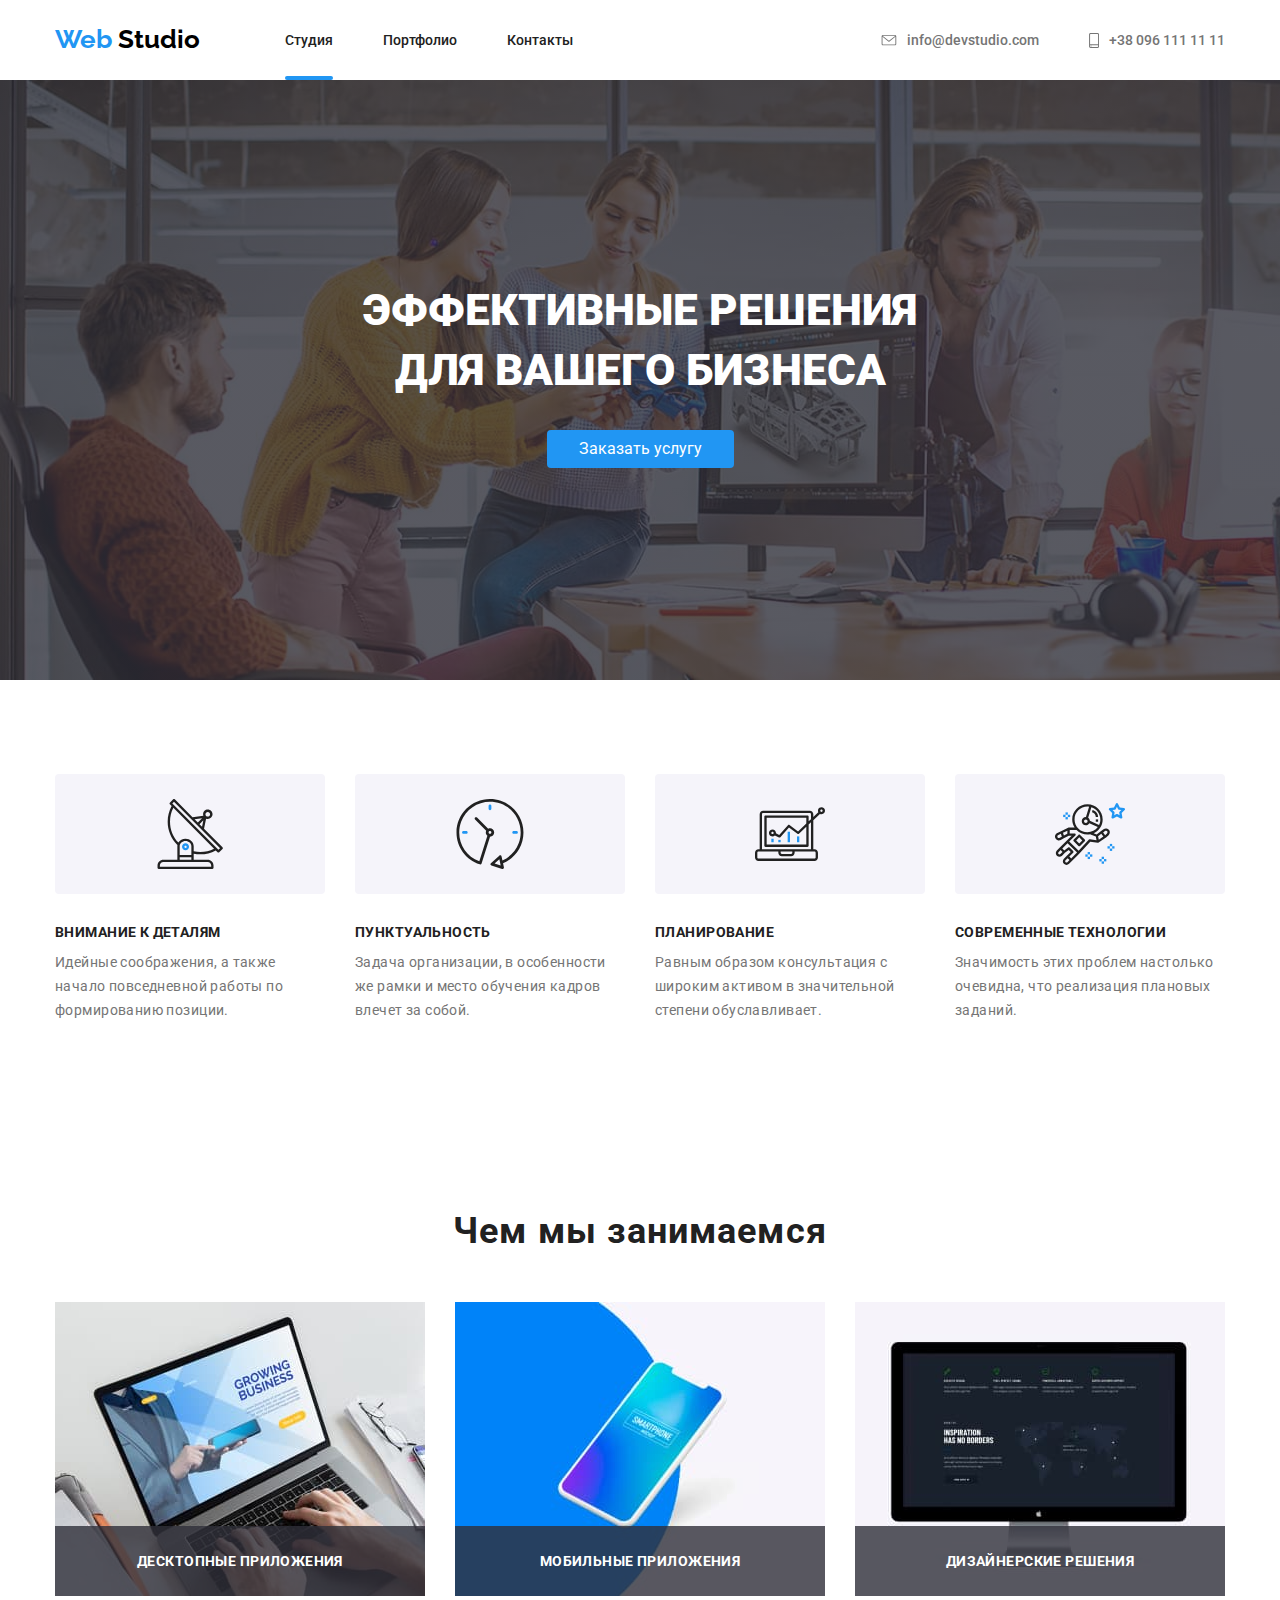
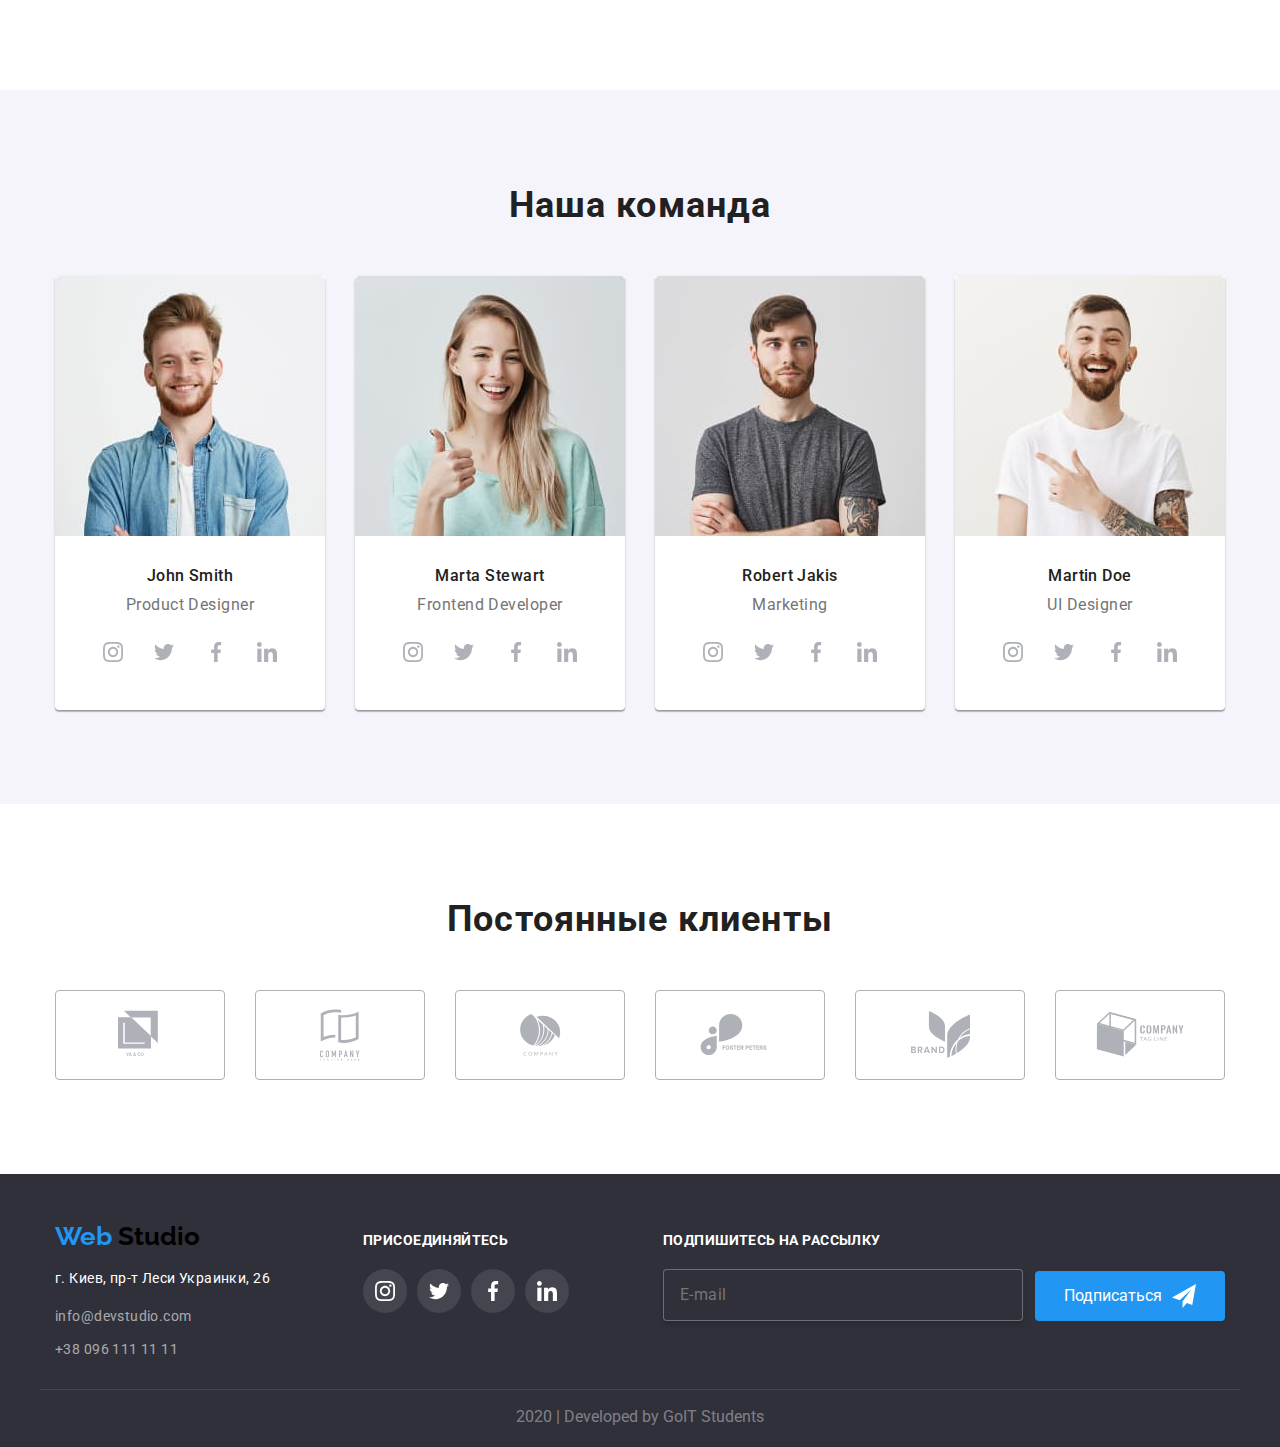
==== commit 8cb18810: "almost-done" ====
--- a/index.html
+++ b/index.html
@@ -83,33 +83,44 @@
 
             <div class="backdrop is-hidden" data-backdrop>
                 <div class="modal">
+                    <button class="modal-svg-closewindow">
+                        <svg class="svg-close-icon" width="11px" height="11px">
+                            <use href="./sprite.svg#icon-closewindow"></use>
+                        </svg>
+                    </button>
+
                     <h2>Оставьте свои данные, мы вам перезвоним</h2>
                     <form class="modal-form">
                         <div class="modal-wrapper">
                             <svg class="modal-svg" width="12px" height="12px">
                                 <use href="./sprite.svg#icon-persone"></use>
                             </svg>
+                            <!-- <label class="modal-label" for="name">Имя</label> -->
+                            <input class="modal-input" type="text" name="name" id="name" placeholder=" " />
                             <label class="modal-label" for="name">Имя</label>
-                            <input class="modal-input" type="text" name="name" id="name" />
                         </div>
 
                         <div class="modal-wrapper">
                             <svg class="modal-svg" width="12px" height="12px">
                                 <use href="./sprite.svg#icon-telephone"></use>
                             </svg>
+
+                            <input class="modal-input" type="tel" name="tel" id="tel" placeholder=" " />
                             <label class="modal-label" for="tel">Телефон</label>
-                            <input class="modal-input" type="tel" name="tel" id="tel" />
                         </div>
 
                         <div class="modal-wrapper">
                             <svg class="modal-svg" width="12px" height="12px">
                                 <use href="./sprite.svg#icon-email"></use>
                             </svg>
+
+                            <input class="modal-input" type="email" name="email" id="email" placeholder=" " />
                             <label class="modal-label" for="email">Почта</label>
-                            <input class="modal-input" type="email" name="email" id="email" />
-                        </div>
-
-                        <textarea class="modal-textarea-comment" name="comment" rows="5"></textarea>
+                        </div>
+                        <div class="modal-wrapper-comment">
+                            <textarea class="modal-textarea-comment" name="comment" rows="5" id="comment" placeholder=" "></textarea>
+                            <label class="comment-modal-label" for="comment">Коментарий</label>
+                        </div>
 
                         <div class="modal-condition-wrapper">
                             <input id="condition" name="condition" type="checkbox" value="condition" />
@@ -473,9 +484,14 @@
                     <h3 class="footer-header-subscribe">Подпишитесь на рассылку</h3>
                     <div class="subscribe-wrapper">
                         <form class="footer-subscribe-form">
-                            <input class="footer-subscribe-input" type="email" name="email" value="E-mail" />
+                            <input class="footer-subscribe-input" type="email" name="email" placeholder="E-mail" />
+                            <button class="footer-link-button" type="submit">
+                                Подписаться
+                                <svg class="footer-send-icon">
+                                    <use href="./sprite.svg#icon-send"></use>
+                                </svg>
+                            </button>
                         </form>
-                        <button class="link-button" type="submit">Подписаться</button>
                     </div>
                 </div>
             </div>
--- a/css/styles.css
+++ b/css/styles.css
@@ -189,10 +189,10 @@
     padding-top: 48px;
     align-items: baseline;
 }
-/* 
+
 .footer-address {
-    margin-top: 48px;
-} */
+    width: 100%;
+}
 
 /*
 БЛОК ПРИСОЕДЕНЯЙТЕСЬ
@@ -234,14 +234,19 @@
 
 .footer-subscribe {
     margin-left: 94px;
+    width: 100%;
 }
 
 .footer-subscribe-form {
+    display: flex;
+    align-items: flex-end;
     margin-top: 21px;
 }
 
 .footer-subscribe-input {
+    margin-right: 12px;
     padding: 15px 16px;
+    width: 360px;
 
     background-color: #2f303a;
     font-style: normal;
@@ -257,8 +262,42 @@
     border-radius: 4px;
 }
 
+.footer-subscribe-input:focus-within {
+    outline: none;
+}
+
+.footer-link-button {
+    display: flex;
+    align-items: center;
+    background-color: var(--main-accent-color);
+    color: var(--alternative-text-color);
+    padding-top: 10px;
+    padding-bottom: 10px;
+    padding-left: 29px;
+    padding-right: 29px;
+
+    /* min-width: 200px;
+    max-height: 50px; */
+    line-height: 30px;
+    min-height: 50px;
+    border: none;
+    border-radius: 4px;
+    /* margin-top: 30px; */
+}
+
+.footer-link-button:focus {
+    outline: none;
+}
+
+.footer-send-icon {
+    width: 24px;
+    height: 24px;
+    margin-left: 10px;
+    fill: currentColor;
+}
+
 .subscribe-wrapper {
-    display: flex;
+    width: 100%;
 }
 
 /*
@@ -808,7 +847,7 @@
 }
 
 .footer-address-text p {
-    -style: normal;
+    font-style: normal;
     font-weight: normal;
     font-size: 14px;
     line-height: 24px;
@@ -894,10 +933,12 @@
     min-height: 100%;
 
     background-color: rgba(0, 0, 0, 0.2);
+    transition: opacity 250ms cubic-bezier(0.4, 0, 0.2, 1);
 }
 
 .backdrop.is-hidden {
     opacity: 0;
+    /* transform: scale(0); */
     pointer-events: none;
 }
 
@@ -906,6 +947,7 @@
     top: 50%;
     left: 50%;
     transform: translate(-50%, -50%);
+    /* transform: scale(1); */
     z-index: 1;
 
     max-width: 530px;
@@ -914,6 +956,7 @@
     /* overflow-y: auto; */
 
     background-color: #ffffff;
+    /* transition: transform 250ms cubic-bezier(0.4, 0, 0.2, 1); */
 }
 
 .modal h2 {
@@ -945,7 +988,7 @@
 .modal-form .link-button {
     margin-left: auto;
     margin-right: auto;
-    margin-top: 0;
+    margin-top: 30px;
     padding-left: 55px;
     padding-right: 55px;
     box-shadow: 0px 4px 4px rgba(0, 0, 0, 0.15);
@@ -956,9 +999,10 @@
     background-color: #188ce8;
 }
 
-.modal-wrapper {
+.modal-wrapper,
+.modal-wrapper-comment {
     position: relative;
-    margin-bottom: 28px;
+    margin-top: 30px;
 }
 
 .modal-svg {
@@ -970,27 +1014,71 @@
 
 .modal-svg-closewindow {
     position: absolute;
-    top: 17px;
-    right: 17px;
+    top: 8px;
+    right: 8px;
+    width: 30px;
+    height: 30px;
+    /* padding: 10px; */
+    display: flex;
+    align-items: center;
+    justify-content: center;
+
+    background-color: #ffffff;
     border: 1px solid rgba(0, 0, 0, 0.1);
     border-radius: 50%;
     box-sizing: border-box;
 }
 
+.modal-svg-closewindow:hover,
+.modal-svg-closewindow:focus,
+.modal-svg-closewindow:hover .svg-close-icon,
+.modal-svg-closewindow:focus .svg-close-icon {
+    cursor: pointer;
+    outline: none;
+    fill: var(--main-accent-color);
+}
+
 .modal-condition-wrapper {
     /* padding-left: 12px;
     padding-right: 12px; */
     display: flex;
-    justify-content: center;
-    align-items: center;
-    margin-bottom: 30px;
-}
+    /*justify-content: center;*/
+    align-items: center;
+    margin-top: 20px;
+}
+
+/* .modal-condition-label {
+    display: flex;
+    align-items: center;
+    /* padding: 0px; 
+} */
 
 .modal-label {
     display: block;
     position: absolute;
-    top: 12px;
-    left: 42px;
+    top: 50%;
+    left: 0;
+    /* top: 50%;
+    left: 50%;*/
+    transform: translateY(-50%) translateX(42px);
+    font-family: inherit;
+    font-style: normal;
+    font-weight: normal;
+    font-size: 14px;
+    line-height: 16px;
+    letter-spacing: 0.01em;
+    color: var(--main-paragraph-color);
+    /* text-align: center; */
+}
+
+.comment-modal-label {
+    display: block;
+    position: absolute;
+    top: 0;
+    left: 0;
+    /* top: 50%;
+    left: 50%;*/
+    transform: translateY(12px) translateX(16px);
     font-family: inherit;
     font-style: normal;
     font-weight: normal;
@@ -1016,11 +1104,16 @@
     color: #757575;
 }
 
+/* .modal-input:not(:placeholder-shown) + .modal-label {
+    transform: translateY(-50%) translateX(42px);
+} */
+
 .modal-textarea-comment {
     width: 100%;
     height: 100%;
     padding: 12px 16px;
-    margin-bottom: 20px;
+    /* margin-bottom: 20px;
+    margin-top: 30px; */
 
     resize: none;
 
@@ -1035,6 +1128,42 @@
     border: 1px solid rgba(33, 33, 33, 0.2);
     box-sizing: border-box;
     border-radius: 4px;
+}
+
+.modal-input:focus,
+.modal-textarea-comment:focus {
+    border-color: var(--main-accent-color);
+    outline: none;
+    transition: border-color 250ms cubic-bezier(0.4, 0, 0.2, 1);
+}
+
+.modal-input:focus + .modal-label,
+.modal-textarea-comment:focus + .comment-modal-label {
+    font-style: normal;
+    font-weight: normal;
+    font-size: 12px;
+    line-height: 14px;
+
+    letter-spacing: 0.01em;
+
+    color: var(--main-accent-color);
+
+    transition: transform 250ms cubic-bezier(0.4, 0, 0.2, 1);
+}
+
+.modal-input:not(:placeholder-shown) + .modal-label,
+.modal-input:focus + .modal-label {
+    transform: translateY(-40px) translateX(16px);
+}
+
+.modal-textarea-comment:not(:placeholder-shown) + .comment-modal-label,
+.modal-textarea-comment:focus + .comment-modal-label {
+    transform: translateY(-20px) translateX(16px);
+}
+
+.modal-wrapper:focus-within svg {
+    fill: var(--main-accent-color);
+    transition: fill 250ms cubic-bezier(0.4, 0, 0.2, 1);
 }
 
 .condition-link {
